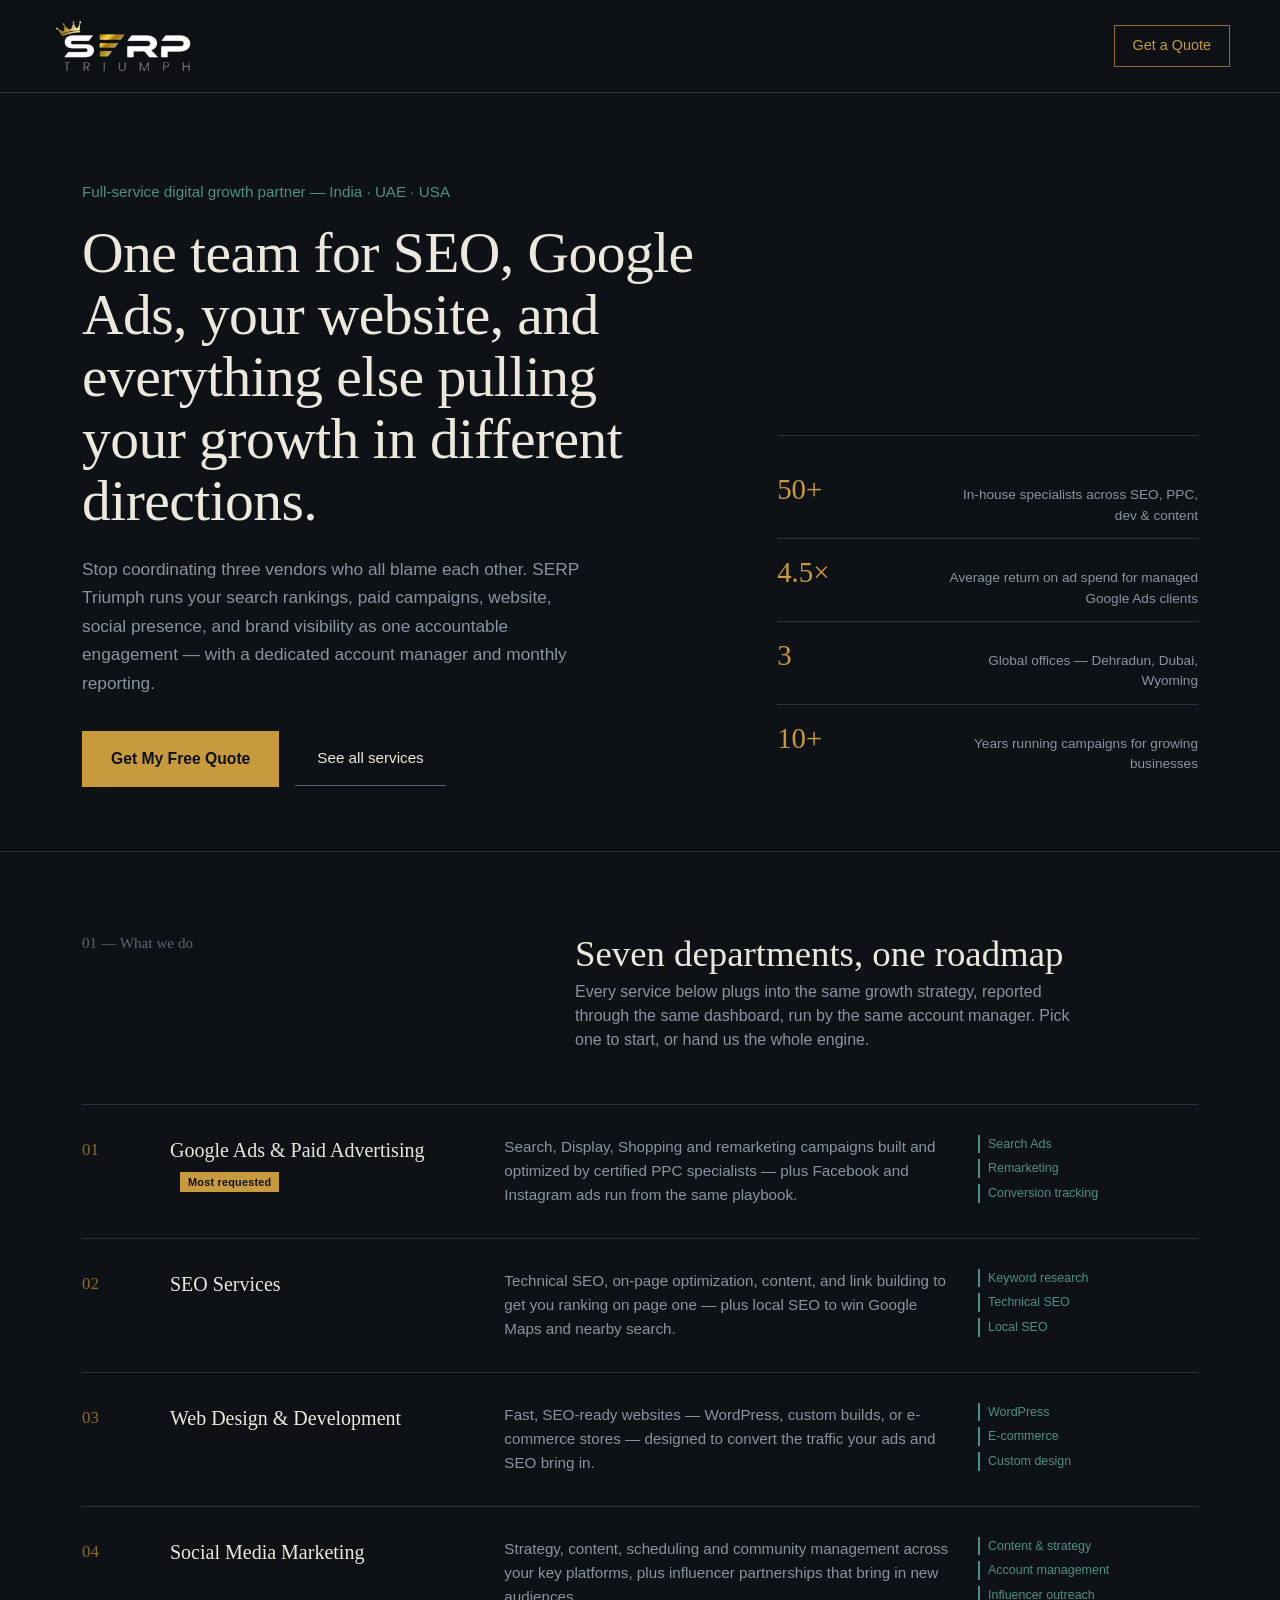
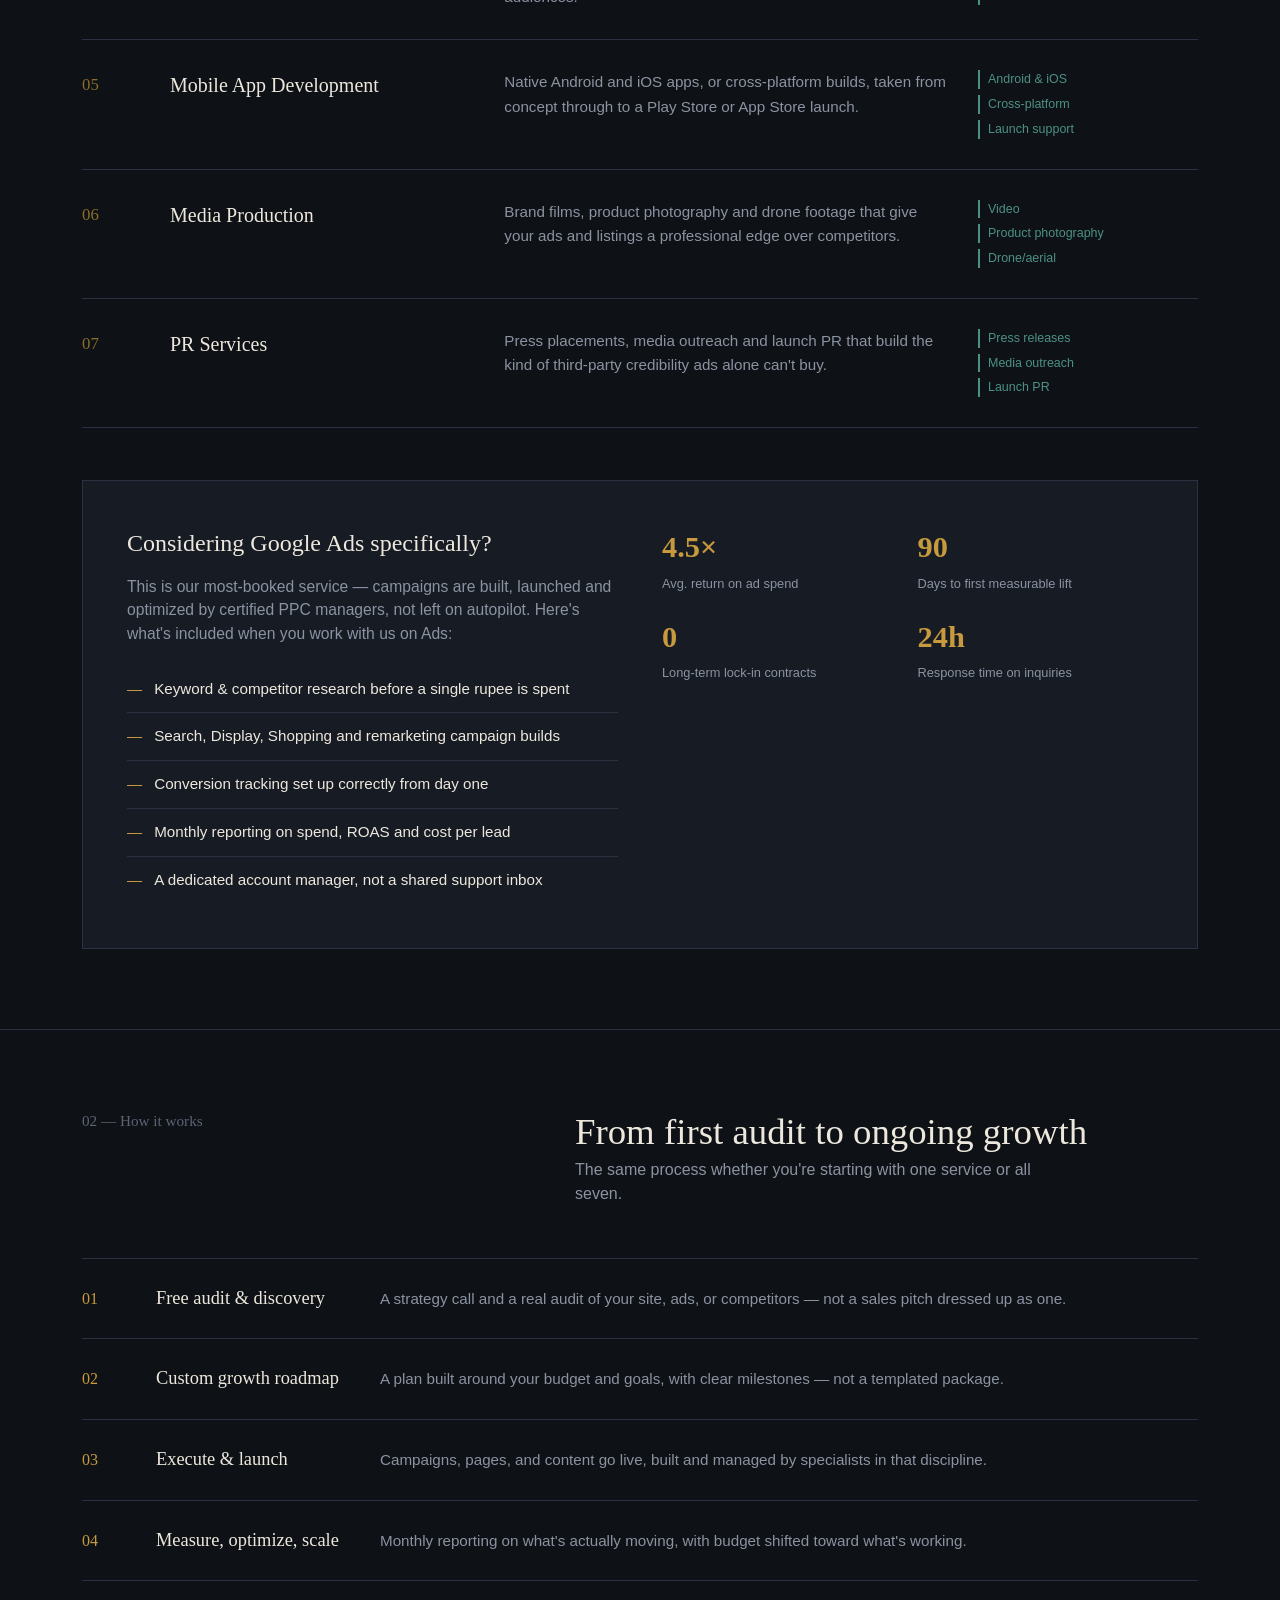
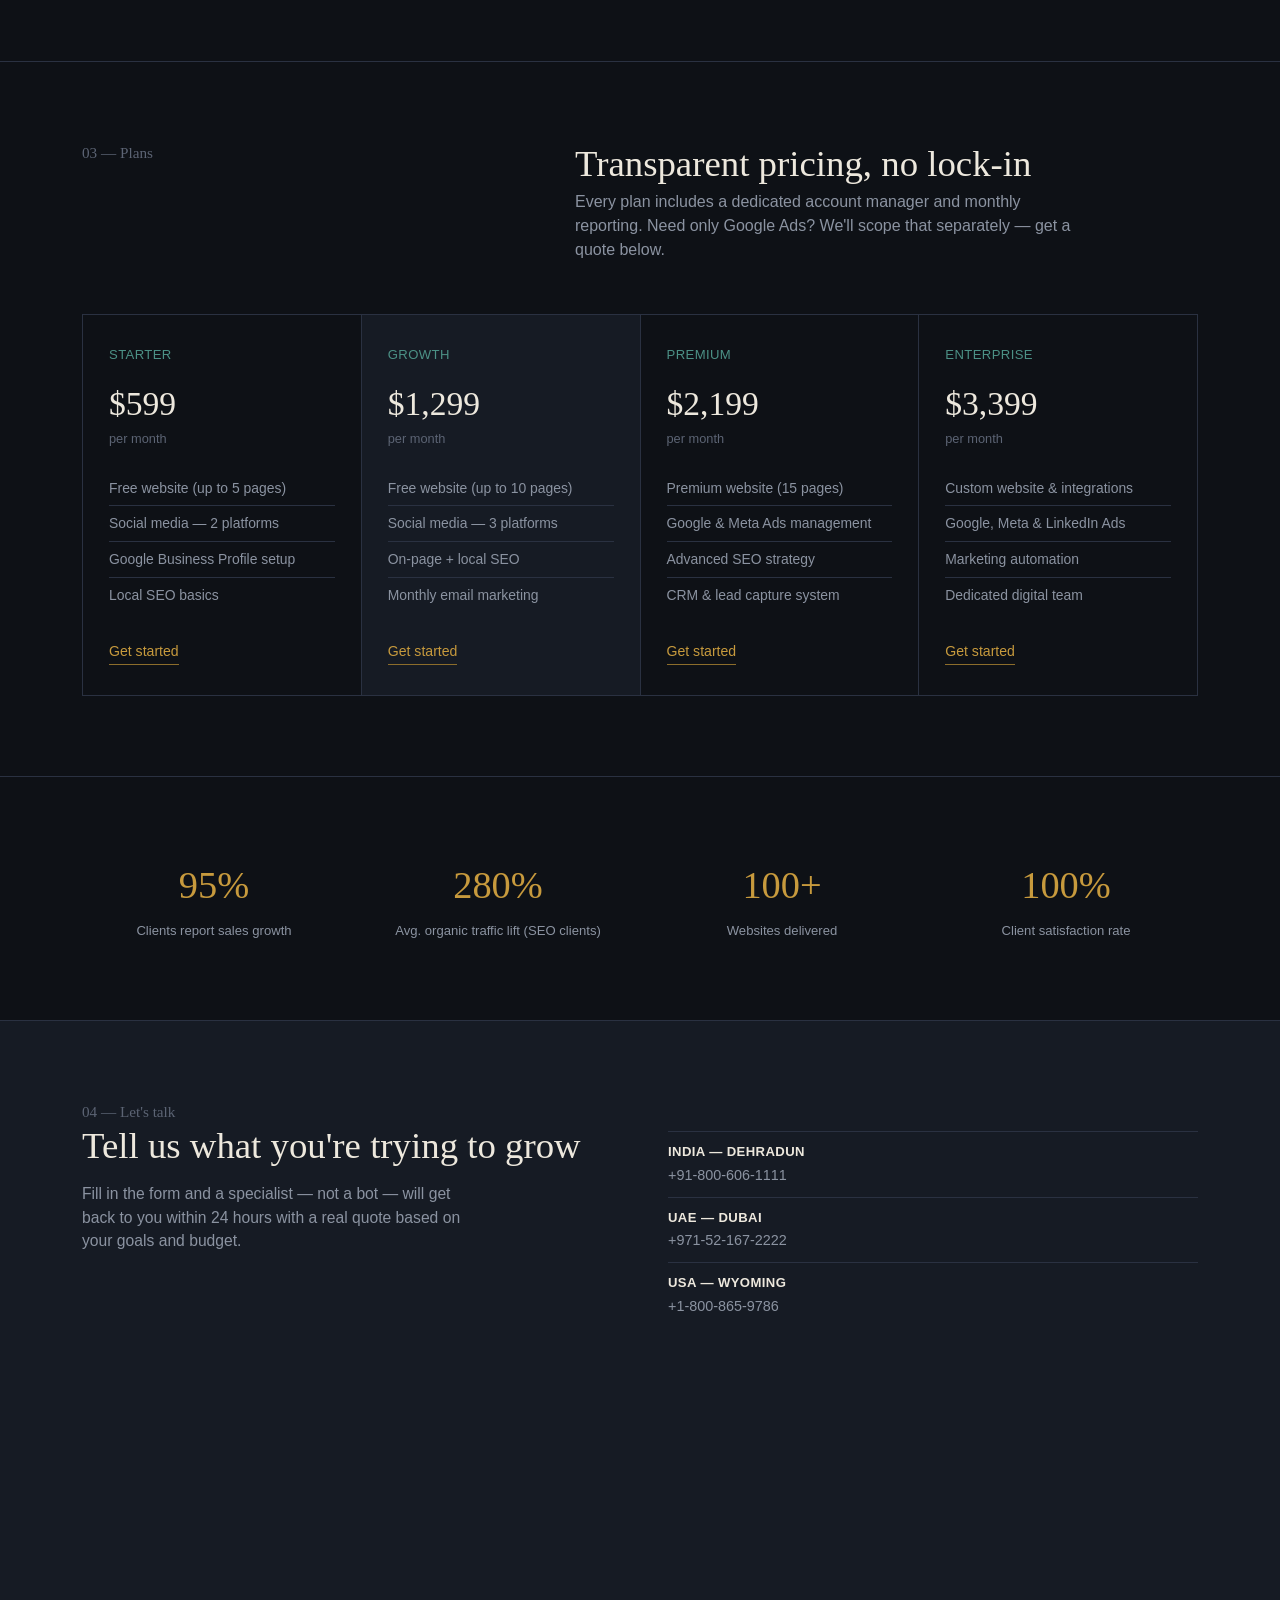
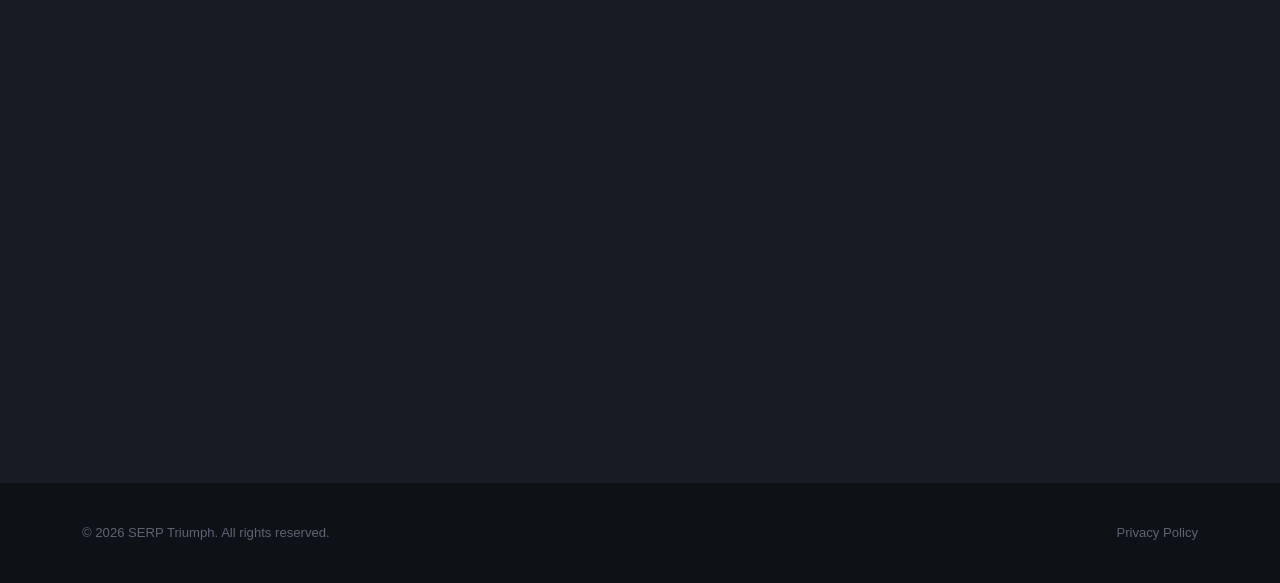
==== serp-triumph-landing.html @ 8b1676c4 "page first" ====
<!DOCTYPE html>
<html lang="en">
<head>
<meta charset="UTF-8">
<meta name="viewport" content="width=device-width, initial-scale=1.0">
<title>Work With SERP Triumph — Full-Service Digital Growth Partner</title>
<meta name="description" content="SEO, Google Ads, web design, social media, mobile apps, PR and media production — one accountable team. Get a free growth audit and quote from SERP Triumph.">
  <Link rel="stylesheet" href="./style2.css">

</head>
<body>

<header>
  <div class="wrap headbar">
    <div class="brand"><img src="./Images/Logo.webp" alt="logo" class="logo"></div>
    <a href="#quote" class="head-cta">Get a Quote</a>
  </div>
</header>

<section class="hero" style="border-bottom:1px solid var(--line); padding-bottom:64px;">
  <div class="wrap hero-grid">
    <div>
      <div class="hero-kicker">Full-service digital growth partner — India · UAE · USA</div>
      <h1>One team for SEO, Google Ads, your website, and everything else pulling your growth in different directions.</h1>
      <p class="hero-sub">Stop coordinating three vendors who all blame each other. SERP Triumph runs your search rankings, paid campaigns, website, social presence, and brand visibility as one accountable engagement — with a dedicated account manager and monthly reporting.</p>
      <div class="hero-actions">
        <a href="#quote" class="btn-primary">Get My Free Quote</a>
        <a href="#services" class="btn-ghost">See all services</a>
      </div>
    </div>
    <div class="hero-ledger">
      <div class="ledger-row"><span class="ledger-num">50+</span><span class="ledger-label">In-house specialists across SEO, PPC, dev &amp; content</span></div>
      <div class="ledger-row"><span class="ledger-num">4.5×</span><span class="ledger-label">Average return on ad spend for managed Google Ads clients</span></div>
      <div class="ledger-row"><span class="ledger-num">3</span><span class="ledger-label">Global offices — Dehradun, Dubai, Wyoming</span></div>
      <div class="ledger-row"><span class="ledger-num">10+</span><span class="ledger-label">Years running campaigns for growing businesses</span></div>
    </div>
  </div>
</section>

<!-- SERVICES CATALOG -->
<section id="services">
  <div class="wrap">
    <div class="section-head">
      <div class="section-index">01 — What we do</div>
      <div>
        <h2>Seven departments, one roadmap</h2>
        <p class="section-desc">Every service below plugs into the same growth strategy, reported through the same dashboard, run by the same account manager. Pick one to start, or hand us the whole engine.</p>
      </div>
    </div>

    <div class="catalog">
      <div class="cat-item">
        <div class="cat-no">01</div>
        <div class="cat-name">Google Ads &amp; Paid Advertising <span class="featured-flag">Most requested</span></div>
        <div class="cat-desc">Search, Display, Shopping and remarketing campaigns built and optimized by certified PPC specialists — plus Facebook and Instagram ads run from the same playbook.</div>
        <div class="cat-tags"><span>Search Ads</span><span>Remarketing</span><span>Conversion tracking</span></div>
      </div>
      <div class="cat-item">
        <div class="cat-no">02</div>
        <div class="cat-name">SEO Services</div>
        <div class="cat-desc">Technical SEO, on-page optimization, content, and link building to get you ranking on page one — plus local SEO to win Google Maps and nearby search.</div>
        <div class="cat-tags"><span>Keyword research</span><span>Technical SEO</span><span>Local SEO</span></div>
      </div>
      <div class="cat-item">
        <div class="cat-no">03</div>
        <div class="cat-name">Web Design &amp; Development</div>
        <div class="cat-desc">Fast, SEO-ready websites — WordPress, custom builds, or e-commerce stores — designed to convert the traffic your ads and SEO bring in.</div>
        <div class="cat-tags"><span>WordPress</span><span>E-commerce</span><span>Custom design</span></div>
      </div>
      <div class="cat-item">
        <div class="cat-no">04</div>
        <div class="cat-name">Social Media Marketing</div>
        <div class="cat-desc">Strategy, content, scheduling and community management across your key platforms, plus influencer partnerships that bring in new audiences.</div>
        <div class="cat-tags"><span>Content &amp; strategy</span><span>Account management</span><span>Influencer outreach</span></div>
      </div>
      <div class="cat-item">
        <div class="cat-no">05</div>
        <div class="cat-name">Mobile App Development</div>
        <div class="cat-desc">Native Android and iOS apps, or cross-platform builds, taken from concept through to a Play Store or App Store launch.</div>
        <div class="cat-tags"><span>Android &amp; iOS</span><span>Cross-platform</span><span>Launch support</span></div>
      </div>
      <div class="cat-item">
        <div class="cat-no">06</div>
        <div class="cat-name">Media Production</div>
        <div class="cat-desc">Brand films, product photography and drone footage that give your ads and listings a professional edge over competitors.</div>
        <div class="cat-tags"><span>Video</span><span>Product photography</span><span>Drone/aerial</span></div>
      </div>
      <div class="cat-item">
        <div class="cat-no">07</div>
        <div class="cat-name">PR Services</div>
        <div class="cat-desc">Press placements, media outreach and launch PR that build the kind of third-party credibility ads alone can't buy.</div>
        <div class="cat-tags"><span>Press releases</span><span>Media outreach</span><span>Launch PR</span></div>
      </div>
    </div>

    <!-- Google Ads spotlight since it's the highest-intent service -->
    <div class="spotlight">
      <div>
        <h3>Considering Google Ads specifically?</h3>
        <p>This is our most-booked service — campaigns are built, launched and optimized by certified PPC managers, not left on autopilot. Here's what's included when you work with us on Ads:</p>
        <ul class="spot-list">
          <li>Keyword &amp; competitor research before a single rupee is spent</li>
          <li>Search, Display, Shopping and remarketing campaign builds</li>
          <li>Conversion tracking set up correctly from day one</li>
          <li>Monthly reporting on spend, ROAS and cost per lead</li>
          <li>A dedicated account manager, not a shared support inbox</li>
        </ul>
      </div>
      <div>
        <div class="spot-stats">
          <div class="spot-stat"><b>4.5×</b><span>Avg. return on ad spend</span></div>
          <div class="spot-stat"><b>90</b><span>Days to first measurable lift</span></div>
          <div class="spot-stat"><b>0</b><span>Long-term lock-in contracts</span></div>
          <div class="spot-stat"><b>24h</b><span>Response time on inquiries</span></div>
        </div>
      </div>
    </div>
  </div>
</section>

<!-- WHY / PROCESS -->
<section>
  <div class="wrap">
    <div class="section-head">
      <div class="section-index">02 — How it works</div>
      <div>
        <h2>From first audit to ongoing growth</h2>
        <p class="section-desc">The same process whether you're starting with one service or all seven.</p>
      </div>
    </div>
    <div class="process-list">
      <div class="proc-row">
        <div class="proc-no">01</div>
        <div class="proc-title">Free audit &amp; discovery</div>
        <div class="proc-desc">A strategy call and a real audit of your site, ads, or competitors — not a sales pitch dressed up as one.</div>
      </div>
      <div class="proc-row">
        <div class="proc-no">02</div>
        <div class="proc-title">Custom growth roadmap</div>
        <div class="proc-desc">A plan built around your budget and goals, with clear milestones — not a templated package.</div>
      </div>
      <div class="proc-row">
        <div class="proc-no">03</div>
        <div class="proc-title">Execute &amp; launch</div>
        <div class="proc-desc">Campaigns, pages, and content go live, built and managed by specialists in that discipline.</div>
      </div>
      <div class="proc-row">
        <div class="proc-no">04</div>
        <div class="proc-title">Measure, optimize, scale</div>
        <div class="proc-desc">Monthly reporting on what's actually moving, with budget shifted toward what's working.</div>
      </div>
    </div>
  </div>
</section>

<!-- PRICING -->
<section>
  <div class="wrap">
    <div class="section-head">
      <div class="section-index">03 — Plans</div>
      <div>
        <h2>Transparent pricing, no lock-in</h2>
        <p class="section-desc">Every plan includes a dedicated account manager and monthly reporting. Need only Google Ads? We'll scope that separately — get a quote below.</p>
      </div>
    </div>
    <div class="price-grid">
      <div class="price-col">
        <div class="price-name">STARTER</div>
        <div class="price-amt">$599</div>
        <div class="price-per">per month</div>
        <ul class="price-feats">
          <li>Free website (up to 5 pages)</li>
          <li>Social media — 2 platforms</li>
          <li>Google Business Profile setup</li>
          <li>Local SEO basics</li>
        </ul>
        <a href="#quote" class="price-link">Get started</a>
      </div>
      <div class="price-col highlight">
        <div class="price-name">GROWTH</div>
        <div class="price-amt">$1,299</div>
        <div class="price-per">per month</div>
        <ul class="price-feats">
          <li>Free website (up to 10 pages)</li>
          <li>Social media — 3 platforms</li>
          <li>On-page + local SEO</li>
          <li>Monthly email marketing</li>
        </ul>
        <a href="#quote" class="price-link">Get started</a>
      </div>
      <div class="price-col">
        <div class="price-name">PREMIUM</div>
        <div class="price-amt">$2,199</div>
        <div class="price-per">per month</div>
        <ul class="price-feats">
          <li>Premium website (15 pages)</li>
          <li>Google &amp; Meta Ads management</li>
          <li>Advanced SEO strategy</li>
          <li>CRM &amp; lead capture system</li>
        </ul>
        <a href="#quote" class="price-link">Get started</a>
      </div>
      <div class="price-col">
        <div class="price-name">ENTERPRISE</div>
        <div class="price-amt">$3,399</div>
        <div class="price-per">per month</div>
        <ul class="price-feats">
          <li>Custom website &amp; integrations</li>
          <li>Google, Meta &amp; LinkedIn Ads</li>
          <li>Marketing automation</li>
          <li>Dedicated digital team</li>
        </ul>
        <a href="#quote" class="price-link">Get started</a>
      </div>
    </div>
  </div>
</section>

<!-- PROOF -->
<section>
  <div class="wrap">
    <div class="proof-strip">
      <div><div class="proof-num">95%</div><div class="proof-lbl">Clients report sales growth</div></div>
      <div><div class="proof-num">280%</div><div class="proof-lbl">Avg. organic traffic lift (SEO clients)</div></div>
      <div><div class="proof-num">100+</div><div class="proof-lbl">Websites delivered</div></div>
      <div><div class="proof-num">100%</div><div class="proof-lbl">Client satisfaction rate</div></div>
    </div>
  </div>
</section>

<!-- FORM -->
<section class="form-section" id="quote" style="border-bottom:none;">
  <div class="wrap form-shell">
    <div class="form-side">
      <div class="section-index">04 — Let's talk</div>
      <h2>Tell us what you're trying to grow</h2>
      <p>Fill in the form and a specialist — not a bot — will get back to you within 24 hours with a real quote based on your goals and budget.</p>
     
    </div>
     <div class="contact-list">
        <div><b>India — Dehradun</b>+91-800-606-1111</div>
        <div><b>UAE — Dubai</b>+971-52-167-2222</div>
        <div><b>USA — Wyoming</b>+1-800-865-9786</div>
      </div>
    <div class="form-block">
      <div class="form-iframe">
  <iframe
    src="https://automateforms.ai/form/326a36c0-b9d9-4fe5-83f9-6be28f868f70"
    frameborder="0"
    allow="camera; microphone"
  ></iframe>
</div>
    </div>
  </div>
</section>

<footer>
  <div class="wrap foot-row">
    <div>© 2026 SERP Triumph. All rights reserved.</div>
    <div><a href="https://serptriumph.com/privacy-policy/">Privacy Policy</a></div>
  </div>
</footer>

</body>
</html>
---- style2.css ----
:root {
     --ink: #0E1116;
     --panel: #161B24;
     --panel-2: #1D2330;
     --line: #2A3141;
     --bone: #EDE8DD;
     --slate: #8B93A1;
     --slate-dim: #5C6474;
     --brass: #C79A3D;
     --brass-dim: #8C6D2B;
     --teal: #4C9186;
     --serif: 'Fraunces', Georgia, serif;
     --sans: 'Inter', -apple-system, BlinkMacSystemFont, 'Segoe UI', sans-serif;
 }

 @font-face {
     font-family: 'Fraunces';
     src: local('Georgia');
 }

 * {
     box-sizing: border-box;
     margin: 0;
     padding: 0;
 }

 html {
     scroll-behavior: smooth;
 }

 body {
     background: var(--ink);
     color: var(--bone);
     font-family: var(--sans);
     line-height: 1.5;
     -webkit-font-smoothing: antialiased;
 }

 img {
     max-width: 100%;
     display: block;
 }

 a {
     color: inherit;
     text-decoration: none;
 }

 .wrap {
     max-width: 1180px;
     margin: 0 auto;
     padding: 0 32px;
 }

 @media (max-width:640px) {
     .wrap {
         padding: 0 20px;
     }
 }

 /* ---------- Header ---------- */
 header {
     position: sticky;
     top: 0;
     z-index: 50;
     background: rgba(14, 17, 22, 0.92);
     backdrop-filter: blur(8px);
     border-bottom: 1px solid var(--line);
 }

 .headbar {
     display: flex;
     align-items: center;
     justify-content: space-between;
     padding: 18px 0;
 }

 .brand {
     font-family: var(--serif);
     font-weight: 600;
     font-size: 1.15rem;
     letter-spacing: 0.01em;
     display: flex;
     align-items: center;
     gap: 10px;
 }

 .brand .mark {
     width: 10px;
     height: 10px;
     background: var(--brass);
     transform: rotate(45deg);
     flex-shrink: 0;
 }

 .head-cta {
     border: 1px solid var(--brass-dim);
     color: var(--brass);
     padding: 9px 18px;
     font-size: 0.9rem;
     font-weight: 500;
     transition: background .15s ease, color .15s ease;
 }

 .head-cta:hover {
     background: var(--brass);
     color: var(--ink);
 }

 /* ---------- Hero ---------- */
 .hero {
     padding: 88px 0 64px;
     border-bottom: 1px solid var(--line);
 }

 .hero-grid {
     display: grid;
     grid-template-columns: 1.5fr 1fr;
     gap: 64px;
     align-items: end;
 }

 @media (max-width:860px) {
     .hero-grid {
         grid-template-columns: 1fr;
         gap: 40px;
     }
 }

 .hero-kicker {
     font-size: 0.95rem;
     color: var(--teal);
     margin-bottom: 18px;
     font-weight: 500;
 }

 h1 {
     font-family: var(--serif);
     font-weight: 500;
     font-size: clamp(2.2rem, 5vw, 3.6rem);
     line-height: 1.08;
     color: var(--bone);
     letter-spacing: -0.01em;
 }

 .hero-sub {
     margin-top: 22px;
     font-size: 1.08rem;
     color: var(--slate);
     max-width: 52ch;
     line-height: 1.65;
 }

 .hero-actions {
     margin-top: 34px;
     display: flex;
     gap: 16px;
     flex-wrap: wrap;
     align-items: center;
 }

 .btn-primary {
     background: var(--brass);
     color: var(--ink);
     padding: 15px 28px;
     font-weight: 600;
     font-size: 0.98rem;
     border: 1px solid var(--brass);
     cursor: pointer;
     transition: background .15s ease, transform .1s ease;
 }

 .btn-primary:hover {
     background: #D7A94A;
 }

 .btn-ghost {
     padding: 15px 22px;
     font-size: 0.95rem;
     color: var(--bone);
     border-bottom: 1px solid var(--slate-dim);
 }

 .btn-ghost:hover {
     border-color: var(--bone);
 }

 .hero-ledger {
     border-top: 1px solid var(--line);
     padding-top: 20px;
 }

 .ledger-row {
     display: flex;
     justify-content: space-between;
     align-items: baseline;
     padding: 12px 0;
     border-bottom: 1px solid var(--line);
 }

 .ledger-row:last-child {
     border-bottom: none;
 }

 .ledger-num {
     font-family: var(--serif);
     font-size: 1.8rem;
     color: var(--brass);
     font-weight: 500;
 }

 .ledger-label {
     font-size: 0.85rem;
     color: var(--slate);
     text-align: right;
     max-width: 60%;
 }

 /* ---------- Section shell ---------- */
 section {
     padding: 80px 0;
     border-bottom: 1px solid var(--line);
 }

 .section-head {
     display: grid;
     grid-template-columns: 1fr 1.4fr;
     gap: 48px;
     margin-bottom: 52px;
 }

 @media (max-width:760px) {
     .section-head {
         grid-template-columns: 1fr;
     }
 }

 .section-index {
     font-family: var(--serif);
     font-size: 0.95rem;
     color: var(--slate-dim);
 }

 h2 {
     font-family: var(--serif);
     font-weight: 500;
     font-size: clamp(1.7rem, 3.4vw, 2.3rem);
     line-height: 1.2;
     color: var(--bone);
 }

 .section-desc {
     color: var(--slate);
     font-size: 1rem;
     max-width: 56ch;
     margin-top: 4px;
 }

 /* ---------- Services catalog ---------- */
 .catalog {
     border-top: 1px solid var(--line);
 }

 .cat-item {
     display: grid;
     grid-template-columns: 60px 1.1fr 1.6fr 220px;
     gap: 28px;
     padding: 30px 0;
     border-bottom: 1px solid var(--line);
     align-items: start;
 }

 @media (max-width:900px) {
     .cat-item {
         grid-template-columns: 40px 1fr;
     }

     .cat-item .cat-desc,
     .cat-item .cat-tags {
         grid-column: 2 / 3;
     }
 }

 .cat-item:hover {
     background: rgba(199, 154, 61, 0.03);
 }

 .cat-no {
     font-family: var(--serif);
     color: var(--brass-dim);
     font-size: 1.05rem;
     padding-top: 2px;
 }

 .cat-name {
     font-family: var(--serif);
     font-size: 1.25rem;
     font-weight: 500;
     color: var(--bone);
 }

 .cat-name .featured-flag {
     display: inline-block;
     font-family: var(--sans);
     font-size: 0.68rem;
     color: var(--ink);
     background: var(--brass);
     padding: 2px 8px;
     margin-left: 10px;
     font-weight: 700;
     vertical-align: middle;
     letter-spacing: 0.02em;
 }

 .cat-desc {
     color: var(--slate);
     font-size: 0.95rem;
     line-height: 1.6;
 }

 .cat-tags {
     display: flex;
     flex-direction: column;
     gap: 6px;
     align-items: flex-start;
 }

 .cat-tags span {
     font-size: 0.78rem;
     color: var(--teal);
     border-left: 2px solid var(--teal);
     padding-left: 8px;
 }

 /* ---------- Google Ads spotlight ---------- */
 .spotlight {
     background: var(--panel);
     border: 1px solid var(--line);
     padding: 44px;
     display: grid;
     grid-template-columns: 1fr 1fr;
     gap: 44px;
     margin-top: 52px;
 }

 @media (max-width:820px) {
     .spotlight {
         grid-template-columns: 1fr;
         padding: 30px;
     }
 }

 .spotlight h3 {
     font-family: var(--serif);
     font-size: 1.5rem;
     font-weight: 500;
     margin-bottom: 14px;
 }

 .spotlight p {
     color: var(--slate);
     font-size: 0.98rem;
     margin-bottom: 20px;
 }

 .spot-stats {
     display: grid;
     grid-template-columns: repeat(2, 1fr);
     gap: 20px;
 }

 .spot-stat b {
     display: block;
     font-family: var(--serif);
     font-size: 1.9rem;
     color: var(--brass);
 }

 .spot-stat span {
     font-size: 0.8rem;
     color: var(--slate);
 }

 .spot-list {
     list-style: none;
 }

 .spot-list li {
     padding: 12px 0;
     border-bottom: 1px solid var(--line);
     color: var(--bone);
     font-size: 0.95rem;
     display: flex;
     gap: 12px;
 }

 .spot-list li:last-child {
     border-bottom: none;
 }

 .spot-list li::before {
     content: "—";
     color: var(--brass);
     flex-shrink: 0;
 }

 /* ---------- Why / process ---------- */
 .process-list {
     display: flex;
     flex-direction: column;
 }

 .proc-row {
     display: grid;
     grid-template-columns: 50px 200px 1fr;
     gap: 24px;
     padding: 26px 0;
     border-top: 1px solid var(--line);
     align-items: baseline;
 }

 @media (max-width:760px) {
     .proc-row {
         grid-template-columns: 36px 1fr;
     }

     .proc-row .proc-desc {
         grid-column: 2/3;
     }
 }

 .proc-row:last-child {
     border-bottom: 1px solid var(--line);
 }

 .proc-no {
     font-family: var(--serif);
     color: var(--brass);
     font-size: 1rem;
 }

 .proc-title {
     font-family: var(--serif);
     font-size: 1.15rem;
     color: var(--bone);
 }

 .proc-desc {
     color: var(--slate);
     font-size: 0.95rem;
 }

 /* ---------- Pricing ---------- */
 .price-grid {
     display: grid;
     grid-template-columns: repeat(4, 1fr);
     border-top: 1px solid var(--line);
     border-left: 1px solid var(--line);
 }

 @media (max-width:900px) {
     .price-grid {
         grid-template-columns: repeat(2, 1fr);
     }
 }

 @media (max-width:560px) {
     .price-grid {
         grid-template-columns: 1fr;
     }
 }

 .price-col {
     border-right: 1px solid var(--line);
     border-bottom: 1px solid var(--line);
     padding: 30px 26px;
 }

 .price-col.highlight {
     background: var(--panel);
 }

 .price-name {
     font-size: 0.82rem;
     color: var(--teal);
     letter-spacing: 0.03em;
     margin-bottom: 14px;
 }

 .price-amt {
     font-family: var(--serif);
     font-size: 2.1rem;
     color: var(--bone);
 }

 .price-amt sup {
     font-size: 0.9rem;
     color: var(--slate);
 }

 .price-per {
     font-size: 0.8rem;
     color: var(--slate-dim);
     margin-bottom: 22px;
 }

 .price-feats {
     list-style: none;
     margin-bottom: 26px;
 }

 .price-feats li {
     font-size: 0.87rem;
     color: var(--slate);
     padding: 7px 0;
     border-top: 1px solid var(--line);
 }

 .price-feats li:first-child {
     border-top: none;
 }

 .price-link {
     display: inline-block;
     font-size: 0.88rem;
     color: var(--brass);
     border-bottom: 1px solid var(--brass-dim);
     padding-bottom: 2px;
 }

 /* ---------- Proof strip ---------- */
 .proof-strip {
     display: grid;
     grid-template-columns: repeat(4, 1fr);
     text-align: center;
     gap: 20px;
 }

 @media (max-width:700px) {
     .proof-strip {
         grid-template-columns: repeat(2, 1fr);
     }
 }

 .proof-num {
     font-family: var(--serif);
     font-size: 2.4rem;
     color: var(--brass);
 }

 .proof-lbl {
     font-size: 0.82rem;
     color: var(--slate);
     margin-top: 6px;
 }

 /* ---------- Form ---------- */
 .form-section {
     background: var(--panel);
 }

 .form-shell {
     display: grid;
     grid-template-columns: 1fr 1fr;
     gap: 56px;
 }

 @media (max-width:860px) {
     .form-shell {
         grid-template-columns: 1fr;
         gap: 32px;
     }
 }

 .form-side p {
     color: var(--slate);
     margin-top: 14px;
     font-size: 0.98rem;
     max-width: 44ch;
 }

 .contact-list {
     margin-top: 30px;
 }

 .contact-list div {
     padding: 10px 0;
     border-top: 1px solid var(--line);
     font-size: 0.9rem;
     color: var(--slate);
 }

 .contact-list div b {
     color: var(--bone);
     display: block;
     font-size: 0.82rem;
     text-transform: uppercase;
     letter-spacing: 0.03em;
     margin-bottom: 3px;
 }

 form {
     display: flex;
     flex-direction: column;
     gap: 16px;
 }

 .field-row {
     display: grid;
     grid-template-columns: 1fr 1fr;
     gap: 16px;
 }

 @media (max-width:520px) {
     .field-row {
         grid-template-columns: 1fr;
     }
 }

 label {
     font-size: 0.78rem;
     color: var(--slate);
     display: block;
     margin-bottom: 6px;
     letter-spacing: 0.02em;
 }

 input,
 select,
 textarea {
     width: 100%;
     background: var(--ink);
     border: 1px solid var(--line);
     color: var(--bone);
     padding: 12px 14px;
     font-size: 0.92rem;
     font-family: var(--sans);
 }

 input:focus,
 select:focus,
 textarea:focus {
     outline: none;
     border-color: var(--brass);
 }

 textarea {
     resize: vertical;
     min-height: 100px;
 }

 .submit-btn {
     margin-top: 6px;
     background: var(--brass);
     color: var(--ink);
     padding: 16px;
     font-weight: 600;
     font-size: 0.98rem;
     border: none;
     cursor: pointer;
 }

 .submit-btn:hover {
     background: #D7A94A;
 }

 .form-note {
     font-size: 0.78rem;
     color: var(--slate-dim);
     margin-top: 4px;
 }

 /* ---------- Footer ---------- */
 footer {
     padding: 40px 0;
 }

 .foot-row {
     display: flex;
     justify-content: space-between;
     align-items: center;
     flex-wrap: wrap;
     gap: 16px;
     color: var(--slate-dim);
     font-size: 0.82rem;
 }

 
 footer h4 {
     font-family: var(--mono);
     font-size: 12px;
     letter-spacing: 0.03em;
     color: var(--text-on-ink);
     margin-bottom: 14px;
     text-transform: uppercase;
 }

 footer .brand {
     margin-bottom: 14px;
 }

 footer p {
     line-height: 1.6;
 }

 footer a {
     text-decoration: none;
 }

 footer a:hover {
     color: var(--gold);
 }

 footer ul {
     list-style: none;
 }

 footer li {
     margin-bottom: 10px;
 }

 .footer-bottom {
     padding-top: 24px;
     display: flex;
     justify-content: space-between;
     flex-wrap: wrap;
     gap: 12px;
     font-size: 13px;
 }
   .form-iframe {
    width: 100%;
    max-width: 100%;
    overflow: hidden;
  }

  .form-iframe iframe {
    display: block;
    width: 100%;
    min-height: 2220px;
    border: 0;
  }
  .form-block{
    grid-column: 1 / 3;
  }
.logo{
    max-width: 150px;
}
  @media (max-width: 768px) {
    .form-iframe iframe {
      min-height: 900px;
    }
      .form-block{
    grid-column:auto
  }
  }
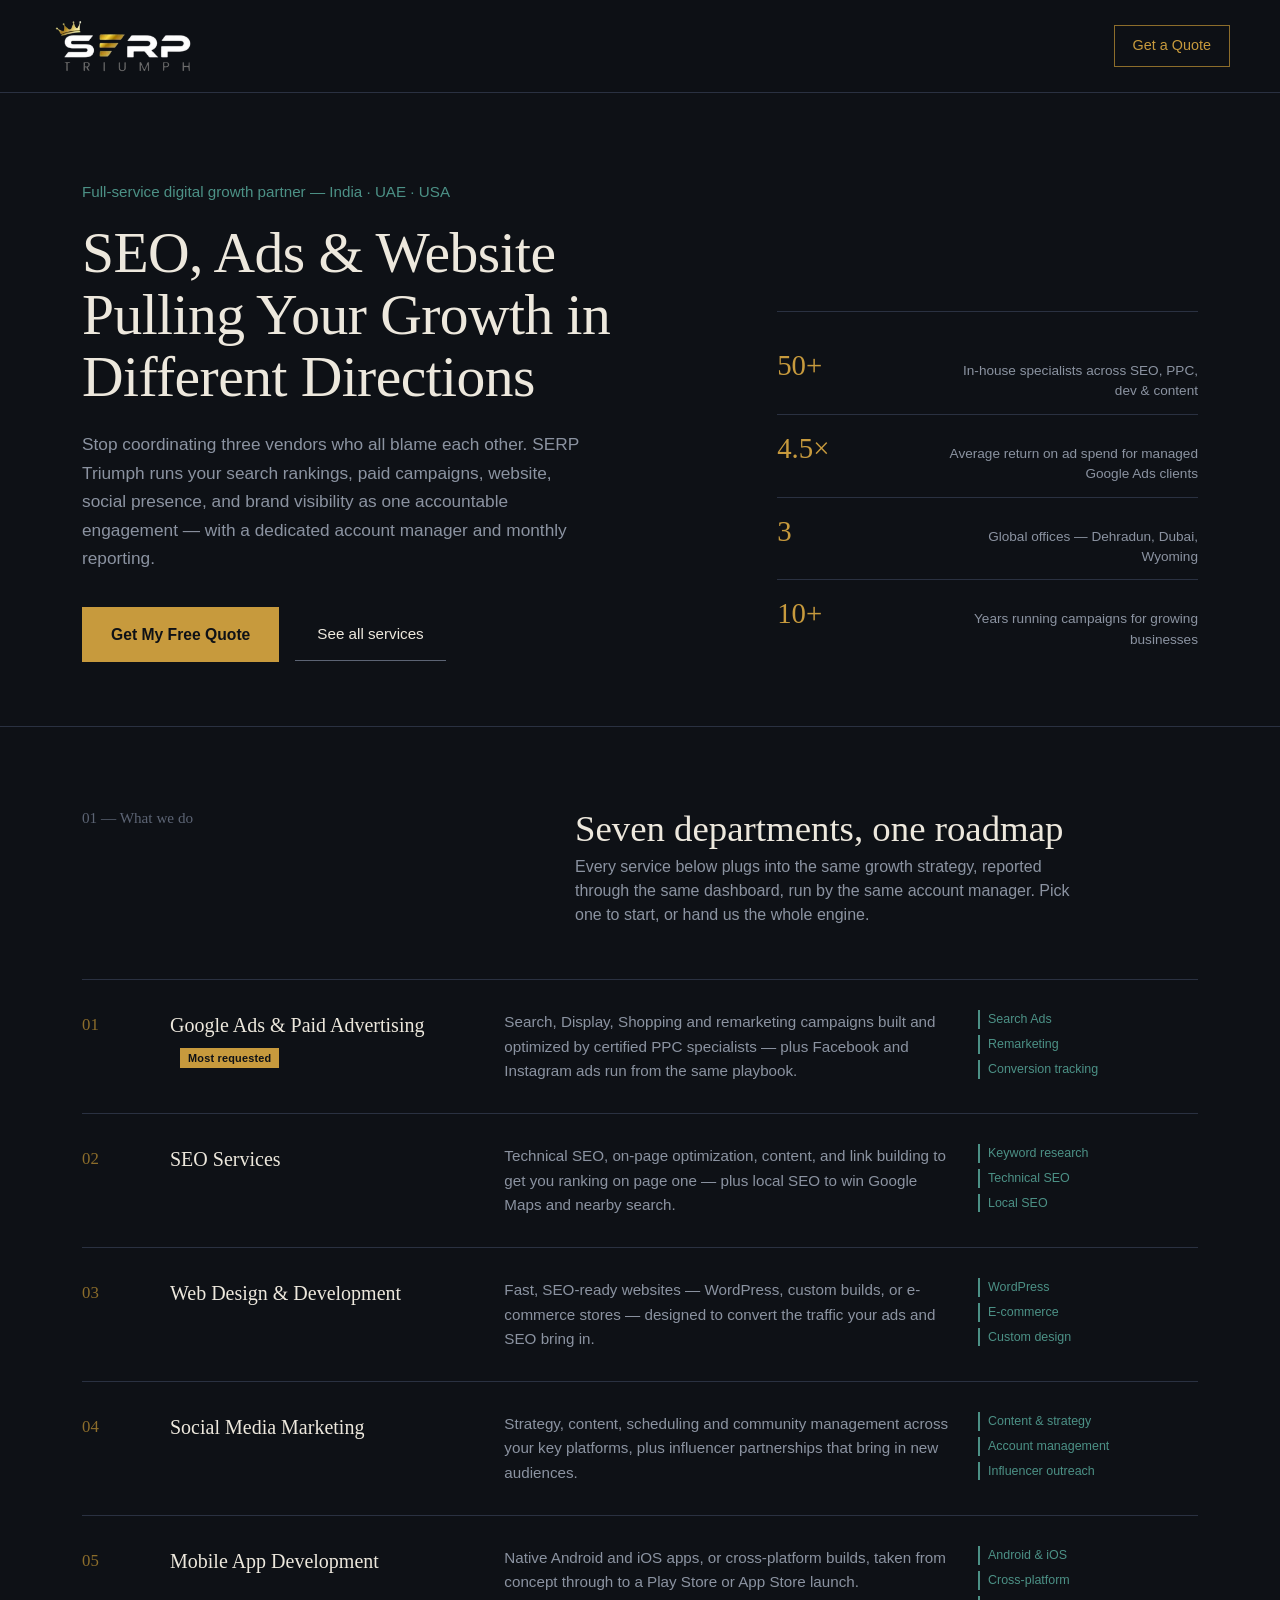
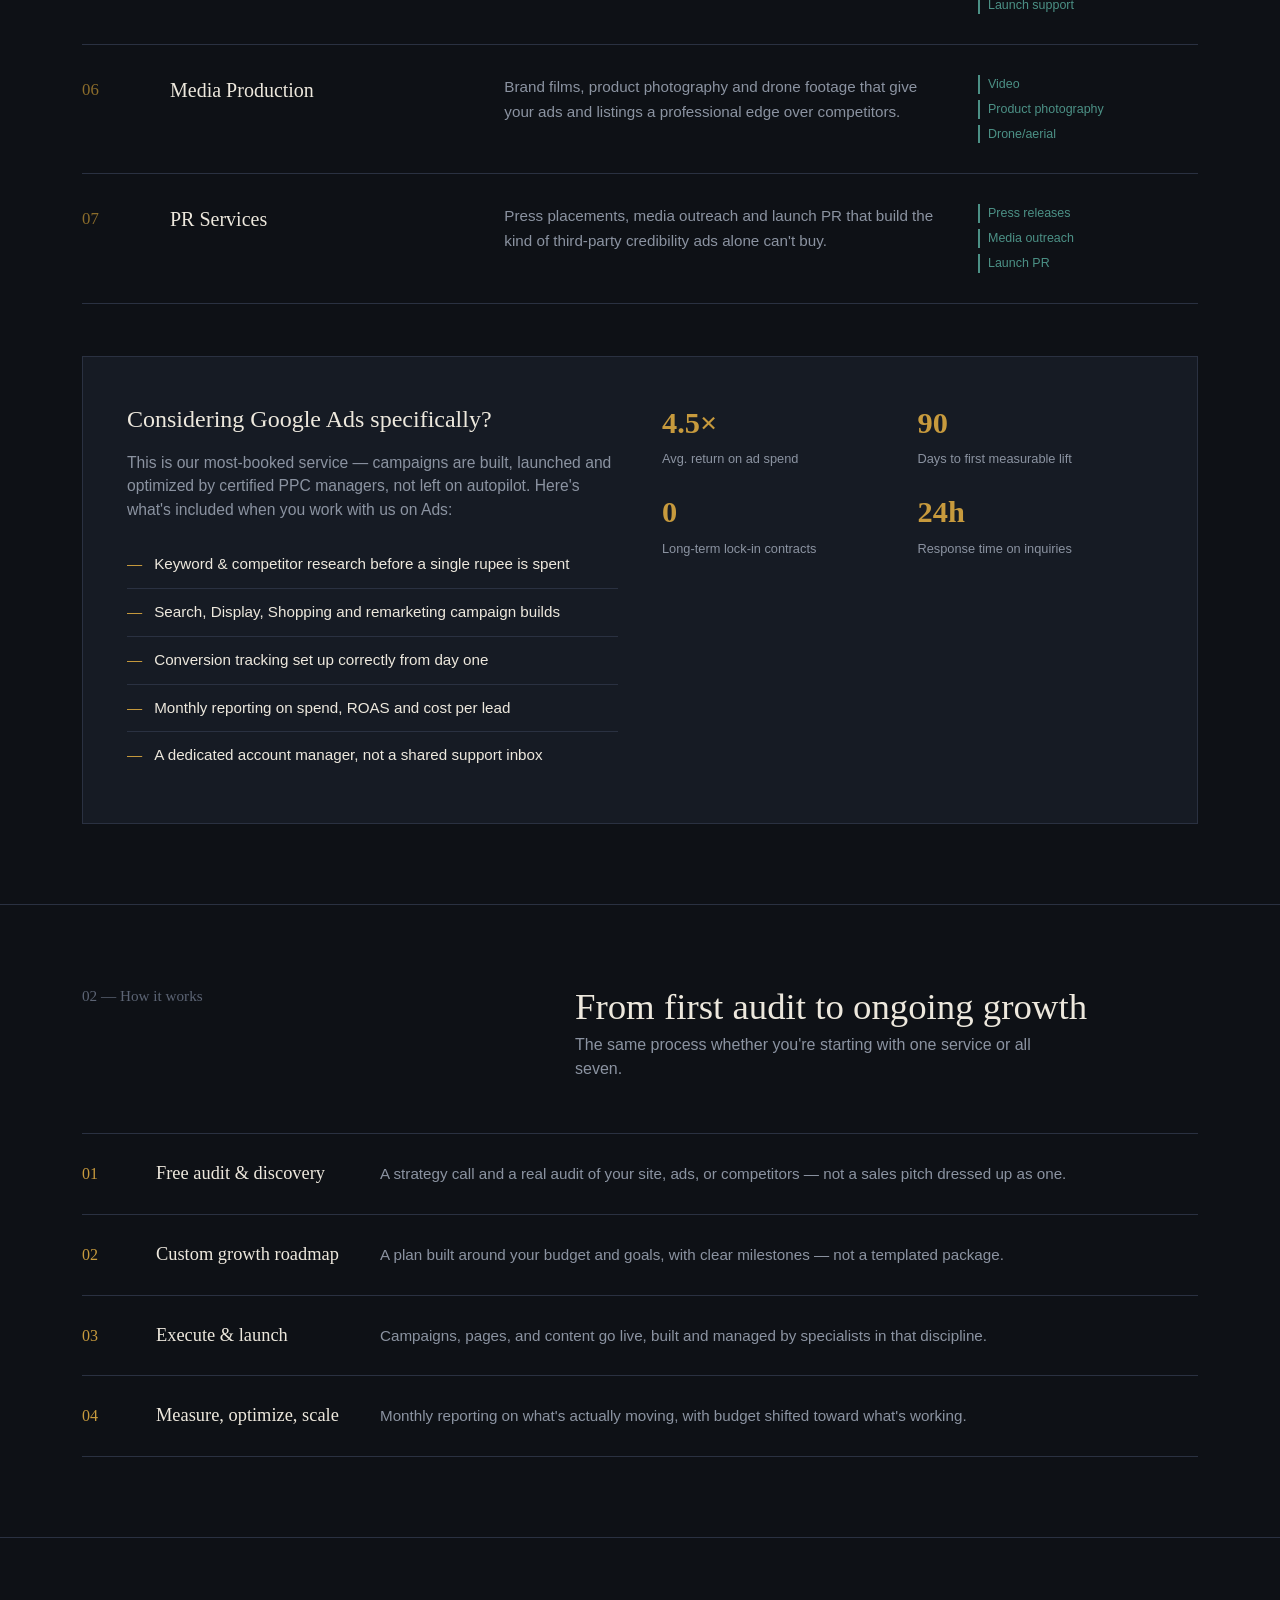
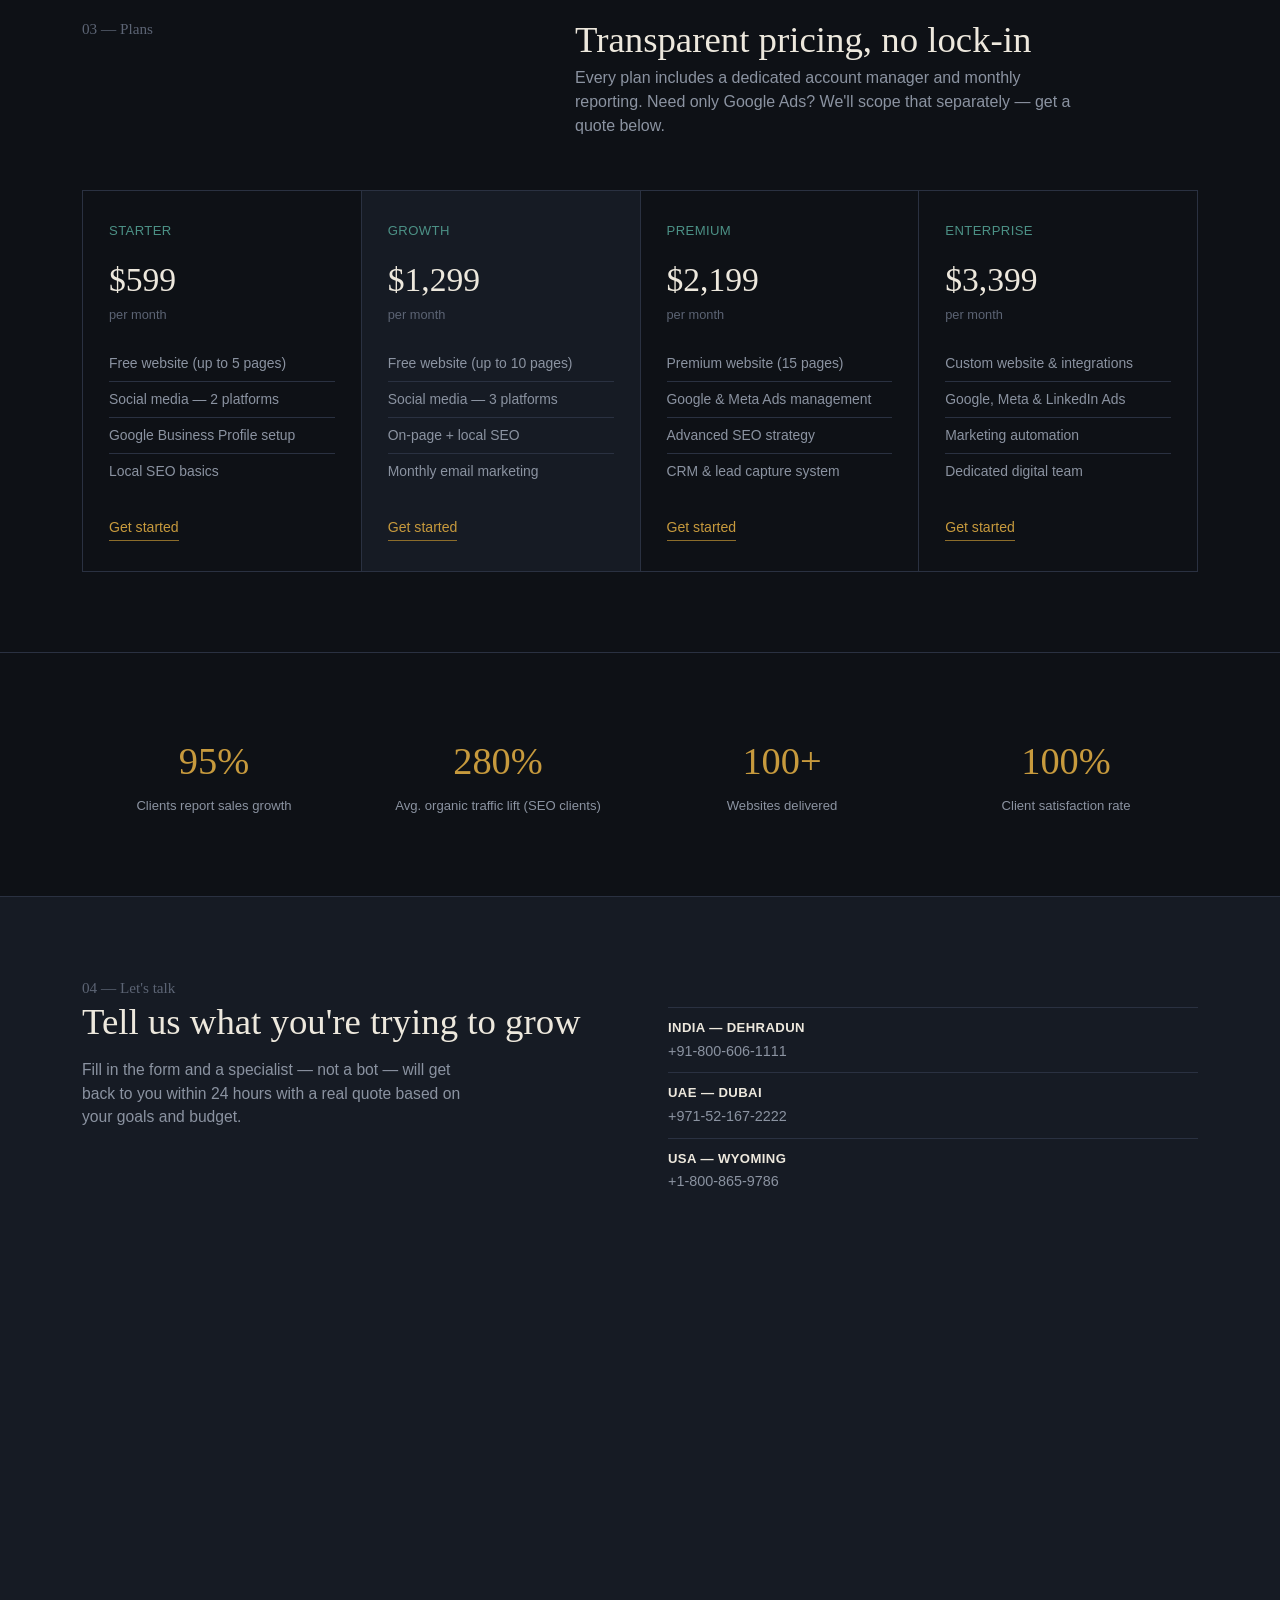
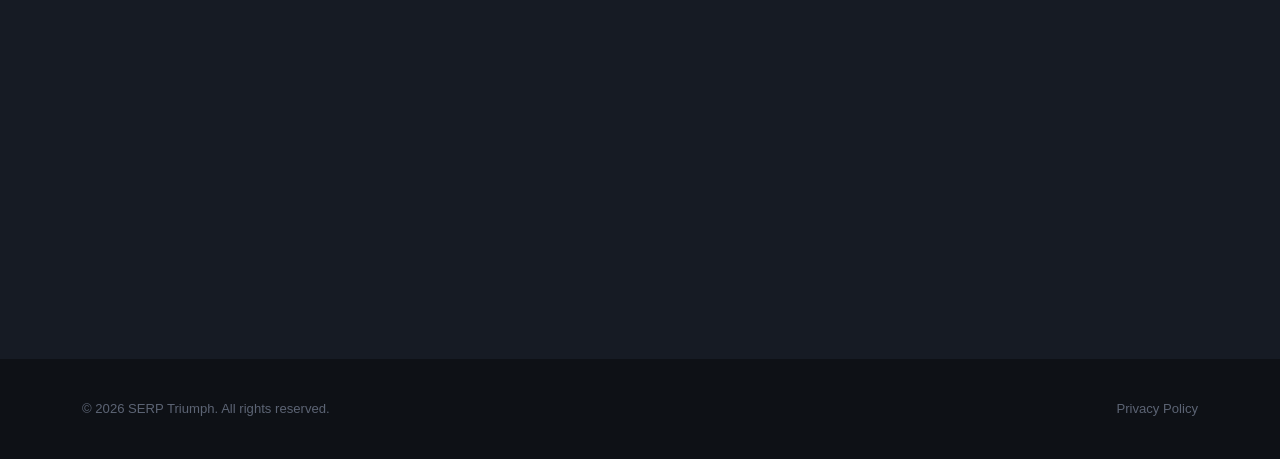
==== commit 07148b50: "Update serp-triumph-landing.html" ====
--- a/serp-triumph-landing.html
+++ b/serp-triumph-landing.html
@@ -21,7 +21,7 @@
   <div class="wrap hero-grid">
     <div>
       <div class="hero-kicker">Full-service digital growth partner — India · UAE · USA</div>
-      <h1>One team for SEO, Google Ads, your website, and everything else pulling your growth in different directions.</h1>
+      <h1>SEO, Ads & Website Pulling Your Growth in Different Directions</h1>
       <p class="hero-sub">Stop coordinating three vendors who all blame each other. SERP Triumph runs your search rankings, paid campaigns, website, social presence, and brand visibility as one accountable engagement — with a dedicated account manager and monthly reporting.</p>
       <div class="hero-actions">
         <a href="#quote" class="btn-primary">Get My Free Quote</a>
